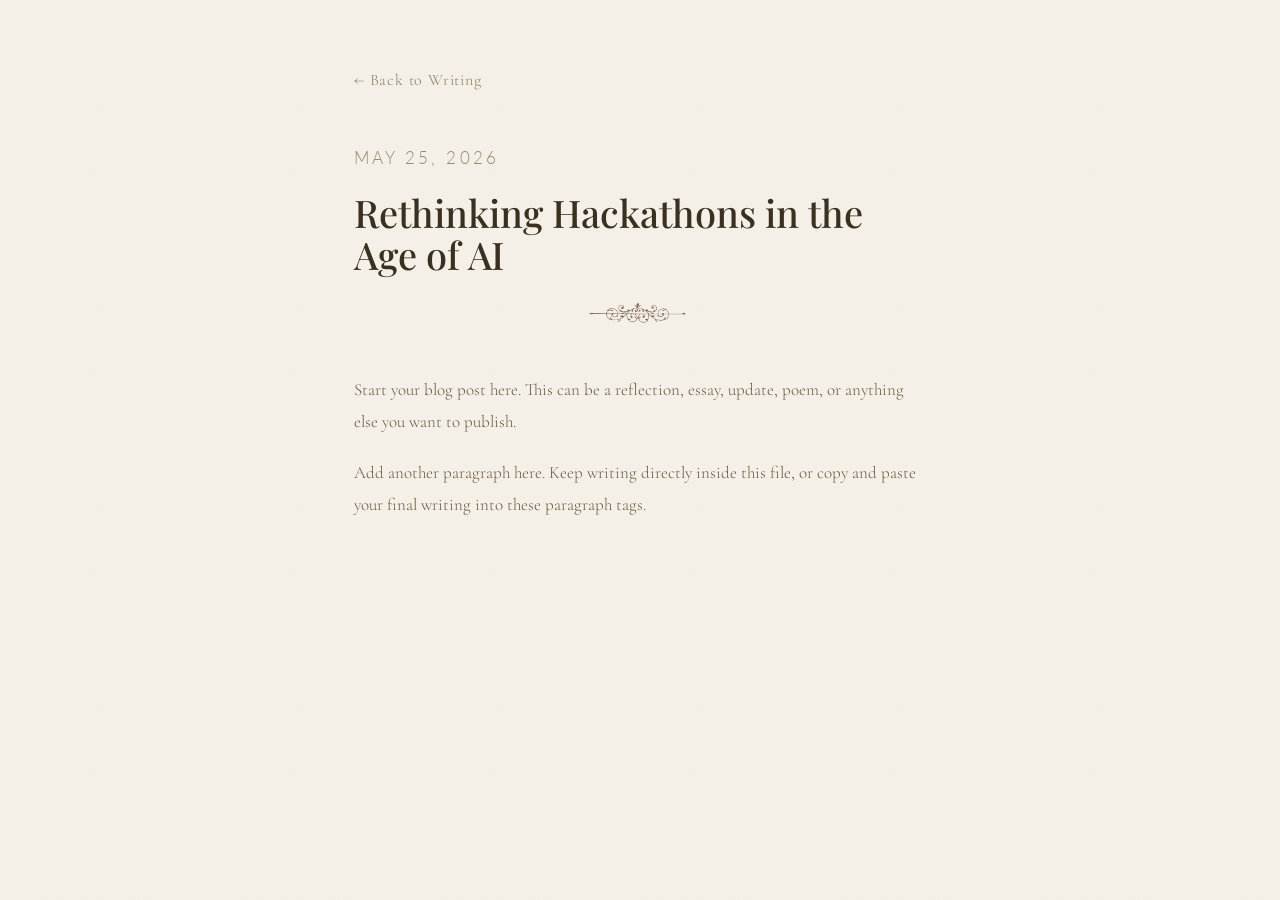
==== first-post.html @ 65d2e643 "files" ====
<!DOCTYPE html>
<html lang="en">
<head>
  <meta charset="UTF-8" />
  <meta name="viewport" content="width=device-width, initial-scale=1.0" />
  <title>Title of Your First Entry | Cecilia</title>

  <link rel="preconnect" href="https://fonts.googleapis.com">
  <link rel="preconnect" href="https://fonts.gstatic.com" crossorigin>
  <link href="https://fonts.googleapis.com/css2?family=Playfair+Display:ital,wght@0,400;0,500;1,400;1,500&family=Cormorant+Garamond:ital,wght@0,300;0,400;0,500;1,300;1,400&family=Lato:wght@300;400&family=Caveat:wght@400;500&display=swap" rel="stylesheet">

  <link rel="stylesheet" href="styles.css" />
</head>
<body>
  <main class="post-page">
    <a class="back-link" href="blog.html">← Back to Writing</a>

    <article class="post">
      <p class="post-date">May 25, 2026</p>
      <h1>Rethinking Hackathons in the Age of AI</h1>

      <div class="header-image large">
        <img src="media/ornament.png" alt="Decorative line ornament" />
      </div>

      <p>
        Start your blog post here. This can be a reflection, essay, update, poem,
        or anything else you want to publish.
      </p>

      <p>
        Add another paragraph here. Keep writing directly inside this file, or copy
        and paste your final writing into these paragraph tags.
      </p>
    </article>
  </main>
</body>
</html>
---- styles.css ----
* {
  box-sizing: border-box;
  margin: 0;
  padding: 0;
}

:root {
  --cream: #f5f0e8;
  --warm-white: #faf7f2;
  --olive: #7a7a4a;
  --olive-dark: #5a5a35;
  --tan: #c4a882;
  --tan-light: #e8dcc8;
  --brown-light: #9a7055;
  --text-dark: #3a3020;
  --text-mid: #6b5a40;
  --text-light: #9a8a70;
  --border: #d5c5a5;
}

body {
  min-height: 100vh;
  background: var(--cream);
  color: var(--text-mid);
  font-family: 'Cormorant Garamond', Georgia, serif;
}

body::before {
  content: '';
  position: fixed;
  inset: 0;
  background-image: url("data:image/svg+xml,%3Csvg xmlns='http://www.w3.org/2000/svg' width='200' height='200'%3E%3Cfilter id='n'%3E%3CfeTurbulence type='fractalNoise' baseFrequency='0.85' numOctaves='4' stitchTiles='stitch'/%3E%3CfeColorMatrix type='saturate' values='0'/%3E%3C/filter%3E%3Crect width='200' height='200' filter='url(%23n)' opacity='0.035'/%3E%3C/svg%3E");
  pointer-events: none;
  z-index: -1;
}

a {
  color: inherit;
  text-decoration: none;
}

.home-page {
  width: 100%;
  max-width: 980px;
  margin: 0 auto;
  padding: 60px 24px 80px;
}

.top-nav {
  display: flex;
  align-items: center;
  justify-content: center;
  gap: 14px;
  margin-bottom: 34px;
  color: var(--text-mid);
  font-size: 19px;
  font-weight: 300;
  animation: fadeUp 0.9s ease forwards;
}

.top-nav a:hover {
  color: var(--olive-dark);
}

.logo-link {
  display: inline-flex;
  align-items: center;
  justify-content: center;
  margin: 0 4px;
}

.logo-img {
  width: 150px;
  height: 150px;
  object-fit: contain;
  display: block;
}

.writing-img{
  width: 70%;
  margin: 0 auto;
  display: block;
}

.header-image {
  width: 100%;
  max-width: 600px;
  margin: 0 auto 42px;
  animation: fadeUp 0.9s ease 0.15s both;
}

.header-image img {
  width: 20%;
  display: block;
  margin: -50px auto 0;
}

.header-image.small {
  max-width: 600px;
  margin-top: 20px;
}

.header-image.large {
  max-width: 600px;
  margin-top: 70px;
}

.about-section {
  display: grid;
  grid-template-columns: 1fr 1fr;
  gap: 56px;
  align-items: start;
  animation: fadeUp 0.9s ease 0.3s both;
}

.about-photo {
  width: 100%;
  aspect-ratio: 3 / 4;
  background: var(--tan-light);
  overflow: hidden;
}

.about-photo img {
  width: 80%;
  height: 80%;
  object-fit: cover;
  display: block;
}

.about-text {
  padding-top: 8px;
}

.section-label {
  margin-bottom: 16px;
  color: var(--olive);
  font-family: 'Lato', sans-serif;
  font-size: 11px;
  letter-spacing: 0.22em;
  text-transform: uppercase;
}

.about-text h1,
.blog-header h1,
.post h1 {
  color: var(--text-dark);
  font-family: 'Playfair Display', serif;
  font-weight: 500;
  line-height: 1.1;
}

.about-text h1 {
  margin-bottom: 22px;
  font-size: 36px;
}

.cursive-line {
  margin-bottom: 28px;
  color: var(--olive-dark);
  font-family: 'Caveat', cursive;
  font-size: 30px;
  line-height: 1.5;
}

.about-text p:not(.section-label):not(.cursive-line),
.post p {
  margin-bottom: 18px;
  font-size: 17px;
  font-weight: 300;
  line-height: 1.9;
}

.blog-page,
.post-page {
  width: 100%;
  max-width: 620px;
  margin: 0 auto;
  padding: 70px 24px 90px;
}

.back-link {
  display: inline-block;
  margin-bottom: 52px;
  color: var(--text-light);
  font-size: 16px;
  letter-spacing: 0.05em;
}

.back-link:hover {
  color: var(--olive-dark);
}

.blog-header {
  text-align: center;
}

.blog-header h1 {
  font-family: 'Cormorant Garamond', Georgia, serif;
  font-size: 42px;
  font-style: italic;
  font-weight: 300;
}

.blog-list {
  width: 100%;
}

.blog-entry {
  display: flex;
  align-items: baseline;
  padding: 18px 0;
  border-top: 1px solid var(--border);
  border-bottom: 1px solid var(--border);
}

.blog-entry:hover {
  opacity: 0.65;
}

.blog-date {
  min-width: 110px;
  color: var(--text-light);
  font-size: 14px;
  letter-spacing: 0.04em;
  white-space: nowrap;
}

.blog-dots {
  flex: 1;
  margin: 0 16px;
  border-bottom: 1px dotted var(--border);
  position: relative;
  top: -4px;
}

.blog-title {
  color: var(--text-dark);
  font-size: 18px;
  font-style: italic;
  text-align: right;
}

.post {
  text-align: left;
}

.post-date {
  color: var(--text-light);
  font-family: 'Lato', sans-serif;
  font-size: 11px;
  letter-spacing: 0.18em;
  text-transform: uppercase;
}

.post h1 {
  margin: 12px 0 4px;
  font-size: 38px;
}

@keyframes fadeUp {
  from {
    opacity: 0;
    transform: translateY(18px);
  }
  to {
    opacity: 1;
    transform: translateY(0);
  }
}

@media (max-width: 700px) {
  .home-page,
  .blog-page,
  .post-page {
    padding-left: 20px;
    padding-right: 20px;
  }

  .top-nav {
    flex-wrap: wrap;
    gap: 9px;
    font-size: 16px;
  }

  .about-section {
    grid-template-columns: 1fr;
    gap: 40px;
  }

  .about-text h1 {
    font-size: 30px;
  }

  .cursive-line {
    font-size: 25px;
  }

  .blog-header h1 {
    font-size: 34px;
  }

  .blog-date {
    min-width: 82px;
    font-size: 12px;
  }

  .blog-title {
    font-size: 16px;
  }
}
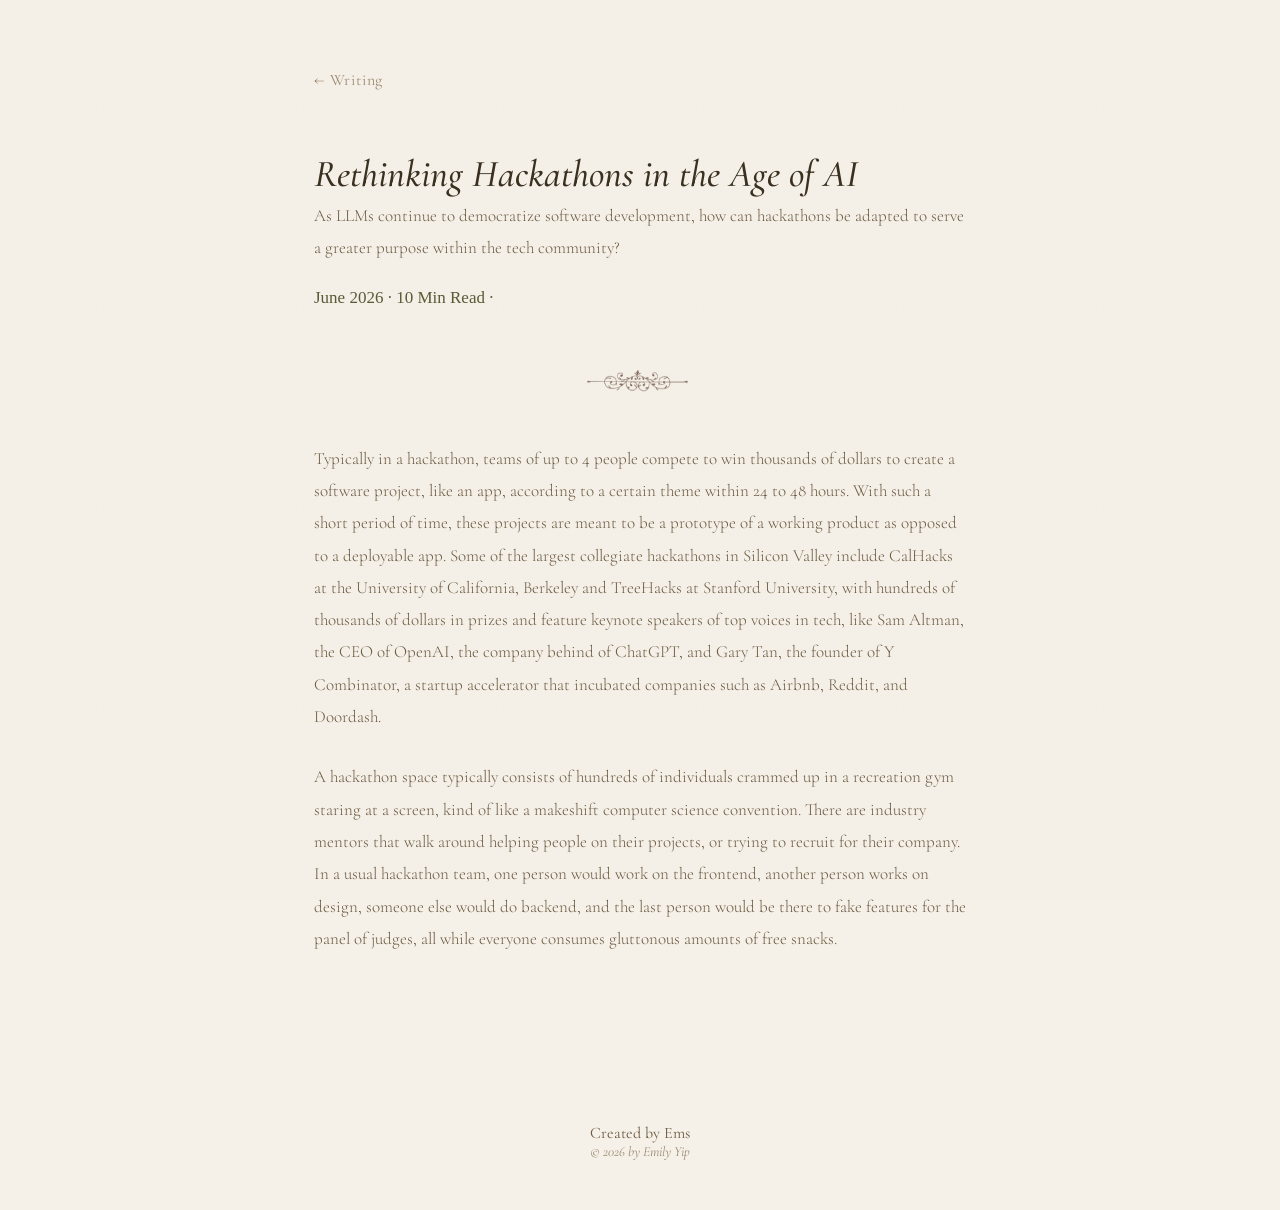
==== commit 1bfa0870: "art shop" ====
--- a/first-post.html
+++ b/first-post.html
@@ -1,38 +1,74 @@
 <!DOCTYPE html>
 <html lang="en">
+
 <head>
   <meta charset="UTF-8" />
   <meta name="viewport" content="width=device-width, initial-scale=1.0" />
-  <title>Title of Your First Entry | Cecilia</title>
+  <title>Rethinking Hackathons in the Age of AI</title>
 
   <link rel="preconnect" href="https://fonts.googleapis.com">
   <link rel="preconnect" href="https://fonts.gstatic.com" crossorigin>
-  <link href="https://fonts.googleapis.com/css2?family=Playfair+Display:ital,wght@0,400;0,500;1,400;1,500&family=Cormorant+Garamond:ital,wght@0,300;0,400;0,500;1,300;1,400&family=Lato:wght@300;400&family=Caveat:wght@400;500&display=swap" rel="stylesheet">
+  <link
+    href="https://fonts.googleapis.com/css2?family=Playfair+Display:ital,wght@0,400;0,500;1,400;1,500&family=Cormorant+Garamond:ital,wght@0,300;0,400;0,500;1,300;1,400&family=Lato:wght@300;400&family=Caveat:wght@400;500&display=swap"
+    rel="stylesheet">
 
   <link rel="stylesheet" href="styles.css" />
+  <script src="script.js"></script>
 </head>
+
 <body>
   <main class="post-page">
-    <a class="back-link" href="blog.html">← Back to Writing</a>
+    <a class="back-link" href="blog.html">← Writing</a>
 
     <article class="post">
-      <p class="post-date">May 25, 2026</p>
       <h1>Rethinking Hackathons in the Age of AI</h1>
+      <p> As LLMs continue to democratize software development, how can hackathons be adapted to serve a greater purpose
+        within the tech community?</p>
+
+      <div class="post-meta">
+
+        <p class="cursive-line">
+          June 2026 <span>·</span> 10 Min Read <span>·</span>
+        </p>
+
 
       <div class="header-image large">
         <img src="media/ornament.png" alt="Decorative line ornament" />
       </div>
 
       <p>
-        Start your blog post here. This can be a reflection, essay, update, poem,
-        or anything else you want to publish.
+        Typically in a hackathon, teams of up to 4 people compete to win thousands of dollars to create a software
+        project, like an app, according to a certain theme within 24 to 48 hours. With such a short period of time,
+        these
+        projects are meant to be a prototype of a working product as opposed to a deployable app. Some of the largest
+        collegiate hackathons in Silicon Valley include CalHacks at the University of California, Berkeley and TreeHacks
+        at Stanford University, with hundreds of thousands of dollars in prizes and feature keynote speakers of top
+        voices
+        in tech, like Sam Altman, the CEO of OpenAI, the company behind of ChatGPT, and Gary Tan, the founder of Y
+        Combinator, a startup accelerator that incubated companies such as Airbnb, Reddit, and Doordash.
       </p>
-
       <p>
-        Add another paragraph here. Keep writing directly inside this file, or copy
-        and paste your final writing into these paragraph tags.
+        A hackathon space typically consists of hundreds of individuals crammed up in a recreation gym staring at a
+        screen, kind of like a makeshift computer science convention. There are industry mentors that walk around
+        helping
+        people on their projects, or trying to recruit for their company. In a usual hackathon team, one person would
+        work
+        on the frontend, another person works on design, someone else would do backend, and the last person would be
+        there
+        to fake features for the panel of judges, all while everyone consumes gluttonous amounts of free snacks.
       </p>
     </article>
   </main>
 </body>
-</html>
+
+<footer class="site-footer">
+  <div class="footer-line"></div>
+
+  <p class="footer-name">Created by Ems</p>
+
+  <p class="footer-copy">
+    © 2026 by Emily Yip
+  </p>
+</footer>
+
+</html>
--- a/styles.css
+++ b/styles.css
@@ -76,7 +76,7 @@
   display: block;
 }
 
-.writing-img{
+.writing-img {
   width: 70%;
   margin: 0 auto;
   display: block;
@@ -85,7 +85,7 @@
 .header-image {
   width: 100%;
   max-width: 600px;
-  margin: 0 auto 42px;
+  margin: 0 auto 60px;
   animation: fadeUp 0.9s ease 0.15s both;
 }
 
@@ -103,6 +103,7 @@
 .header-image.large {
   max-width: 600px;
   margin-top: 70px;
+  margin-bottom: 20px;
 }
 
 .about-section {
@@ -144,7 +145,8 @@
 .blog-header h1,
 .post h1 {
   color: var(--text-dark);
-  font-family: 'Playfair Display', serif;
+  font-family: 'Cormorant Garamond', Georgia, serif;
+  font-style: italic;
   font-weight: 500;
   line-height: 1.1;
 }
@@ -155,7 +157,8 @@
 }
 
 .cursive-line {
-  margin-bottom: 28px;
+  margin-bottom: 10px;
+  margin-top: 0px;
   color: var(--olive-dark);
   font-family: 'Caveat', cursive;
   font-size: 30px;
@@ -173,7 +176,7 @@
 .blog-page,
 .post-page {
   width: 100%;
-  max-width: 620px;
+  max-width: 700px;
   margin: 0 auto;
   padding: 70px 24px 90px;
 }
@@ -217,14 +220,6 @@
   opacity: 0.65;
 }
 
-.blog-date {
-  min-width: 110px;
-  color: var(--text-light);
-  font-size: 14px;
-  letter-spacing: 0.04em;
-  white-space: nowrap;
-}
-
 .blog-dots {
   flex: 1;
   margin: 0 16px;
@@ -262,6 +257,7 @@
     opacity: 0;
     transform: translateY(18px);
   }
+
   to {
     opacity: 1;
     transform: translateY(0);
@@ -269,6 +265,7 @@
 }
 
 @media (max-width: 700px) {
+
   .home-page,
   .blog-page,
   .post-page {
@@ -308,3 +305,78 @@
     font-size: 16px;
   }
 }
+
+.site-footer {
+  padding: 60px 10px 50px;
+  text-align: center;
+  position: sticky;
+}
+
+.footer-copy {
+  font-size: 14px;
+  color: var(--text-light);
+  font-style: italic;
+  position: sticky;
+}
+
+.share-menu {
+  position: relative;
+  display: inline-block;
+}
+
+.share-trigger {
+  background: none;
+  border: none;
+  font-family: inherit;
+  font-size: 17px;
+  color: var(--text-mid);
+  cursor: pointer;
+}
+
+.share-dropdown {
+  display: none;
+  position: absolute;
+  right: 0;
+  top: 36px;
+  min-width: 220px;
+  background: var(--warm-white);
+  border: 1px solid var(--border);
+  box-shadow: 0 8px 30px rgba(0,0,0,0.12);
+  z-index: 100;
+}
+
+.share-dropdown.active {
+  display: block;
+}
+
+.share-dropdown a,
+.share-dropdown button {
+  display: block;
+  width: 100%;
+  padding: 14px 18px;
+  background: none;
+  border: none;
+  border-bottom: 1px solid var(--border);
+  text-align: left;
+  font-family: inherit;
+  font-size: 16px;
+  color: var(--text-mid);
+  text-decoration: none;
+  cursor: pointer;
+}
+
+.share-dropdown a:hover,
+.share-dropdown button:hover {
+  background: var(--tan-light);
+}
+
+.post-meta {
+  display: flex;
+  align-items: center;
+  gap: 10px;
+  flex-wrap: wrap;
+}
+
+.cursive-line {
+  margin: 0;
+}
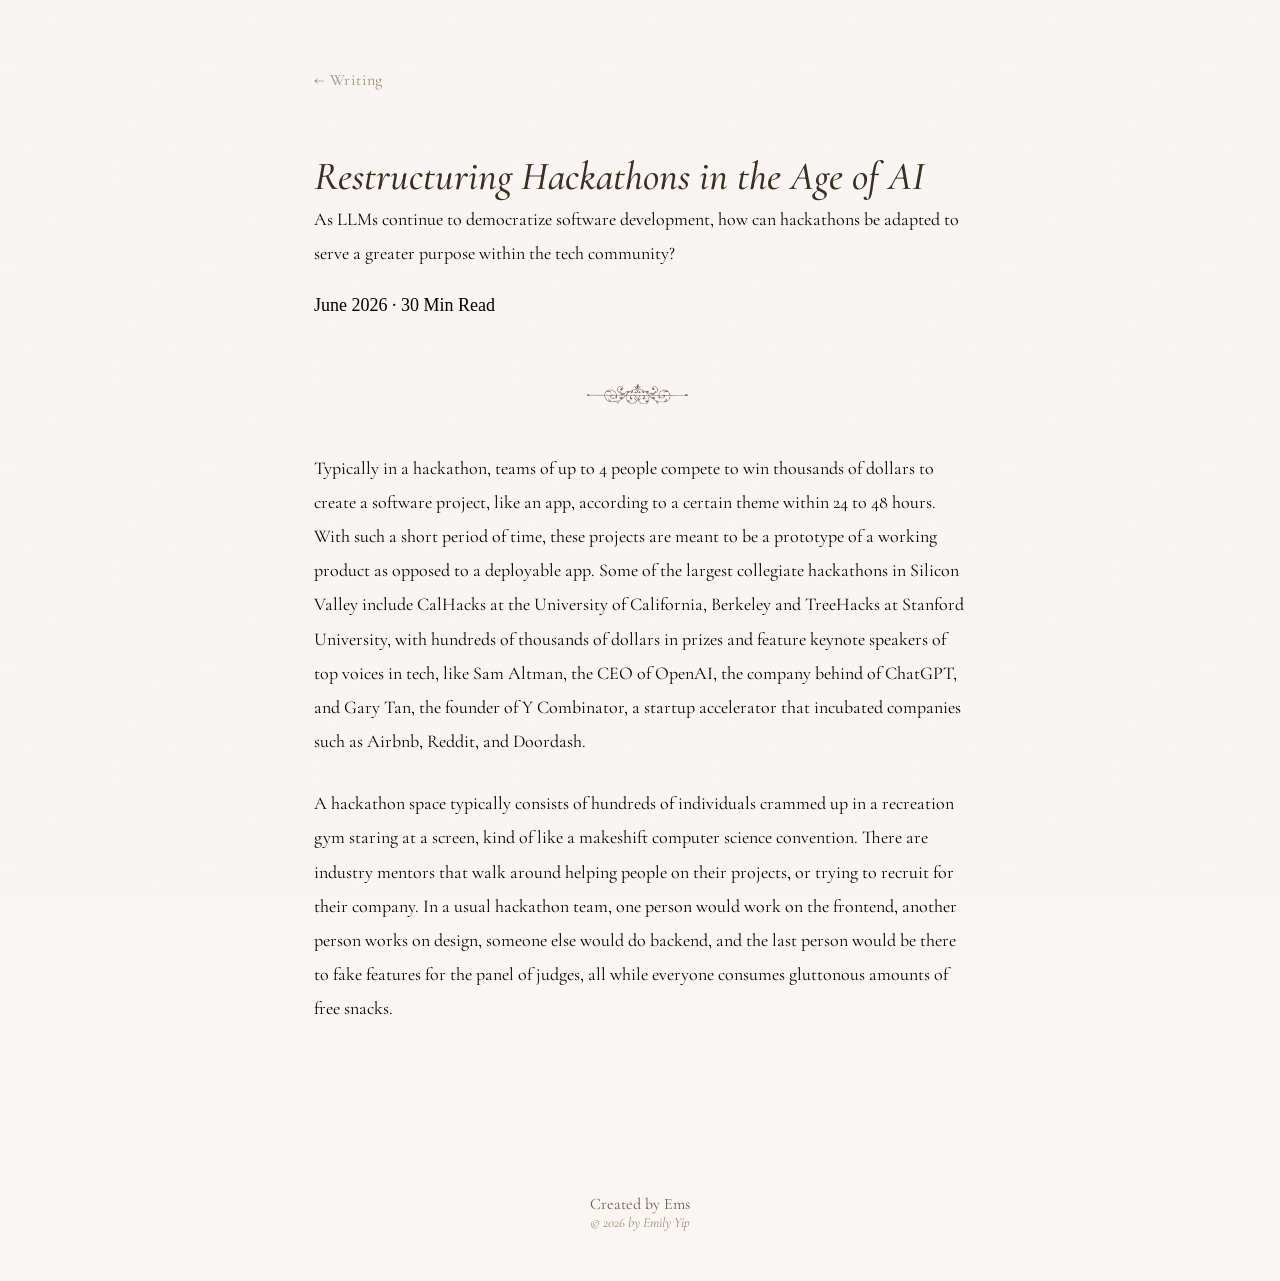
==== commit 9334cff7: "colors" ====
--- a/first-post.html
+++ b/first-post.html
@@ -21,14 +21,14 @@
     <a class="back-link" href="blog.html">← Writing</a>
 
     <article class="post">
-      <h1>Rethinking Hackathons in the Age of AI</h1>
+      <h1>Restructuring Hackathons in the Age of AI</h1>
       <p> As LLMs continue to democratize software development, how can hackathons be adapted to serve a greater purpose
         within the tech community?</p>
 
       <div class="post-meta">
 
         <p class="cursive-line">
-          June 2026 <span>·</span> 10 Min Read <span>·</span>
+          June 2026 <span>·</span> 30 Min Read 
         </p>
 
 
@@ -67,7 +67,7 @@
   <p class="footer-name">Created by Ems</p>
 
   <p class="footer-copy">
-    © 2026 by Emily Yip
+    © 2026 by <a href = "https://www.linkedin.com/in/emilyyiip/">Emily Yip</a>
   </p>
 </footer>
 
--- a/styles.css
+++ b/styles.css
@@ -5,7 +5,7 @@
 }
 
 :root {
-  --cream: #f5f0e8;
+  --cream: #f9f6f3;
   --warm-white: #faf7f2;
   --olive: #7a7a4a;
   --olive-dark: #5a5a35;
@@ -52,7 +52,7 @@
   justify-content: center;
   gap: 14px;
   margin-bottom: 34px;
-  color: var(--text-mid);
+  color: var(--text-light);
   font-size: 19px;
   font-weight: 300;
   animation: fadeUp 0.9s ease forwards;
@@ -83,9 +83,13 @@
 }
 
 .header-image {
+  display: flex;
+  align-items: center;
+  justify-content: center;
   width: 100%;
   max-width: 600px;
   margin: 0 auto 60px;
+
   animation: fadeUp 0.9s ease 0.15s both;
 }
 
@@ -142,7 +146,6 @@
 }
 
 .about-text h1,
-.blog-header h1,
 .post h1 {
   color: var(--text-dark);
   font-family: 'Cormorant Garamond', Georgia, serif;
@@ -168,9 +171,10 @@
 .about-text p:not(.section-label):not(.cursive-line),
 .post p {
   margin-bottom: 18px;
-  font-size: 17px;
-  font-weight: 300;
+  font-size: 18px;
+  font-weight: 400;
   line-height: 1.9;
+  color: black;
 }
 
 .blog-page,
@@ -201,7 +205,7 @@
   font-family: 'Cormorant Garamond', Georgia, serif;
   font-size: 42px;
   font-style: italic;
-  font-weight: 300;
+  font-weight: 700;
 }
 
 .blog-list {
@@ -249,7 +253,7 @@
 
 .post h1 {
   margin: 12px 0 4px;
-  font-size: 38px;
+  font-size: 40px;
 }
 
 @keyframes fadeUp {
@@ -294,6 +298,7 @@
 
   .blog-header h1 {
     font-size: 34px;
+    font-weight:900px;
   }
 
   .blog-date {
